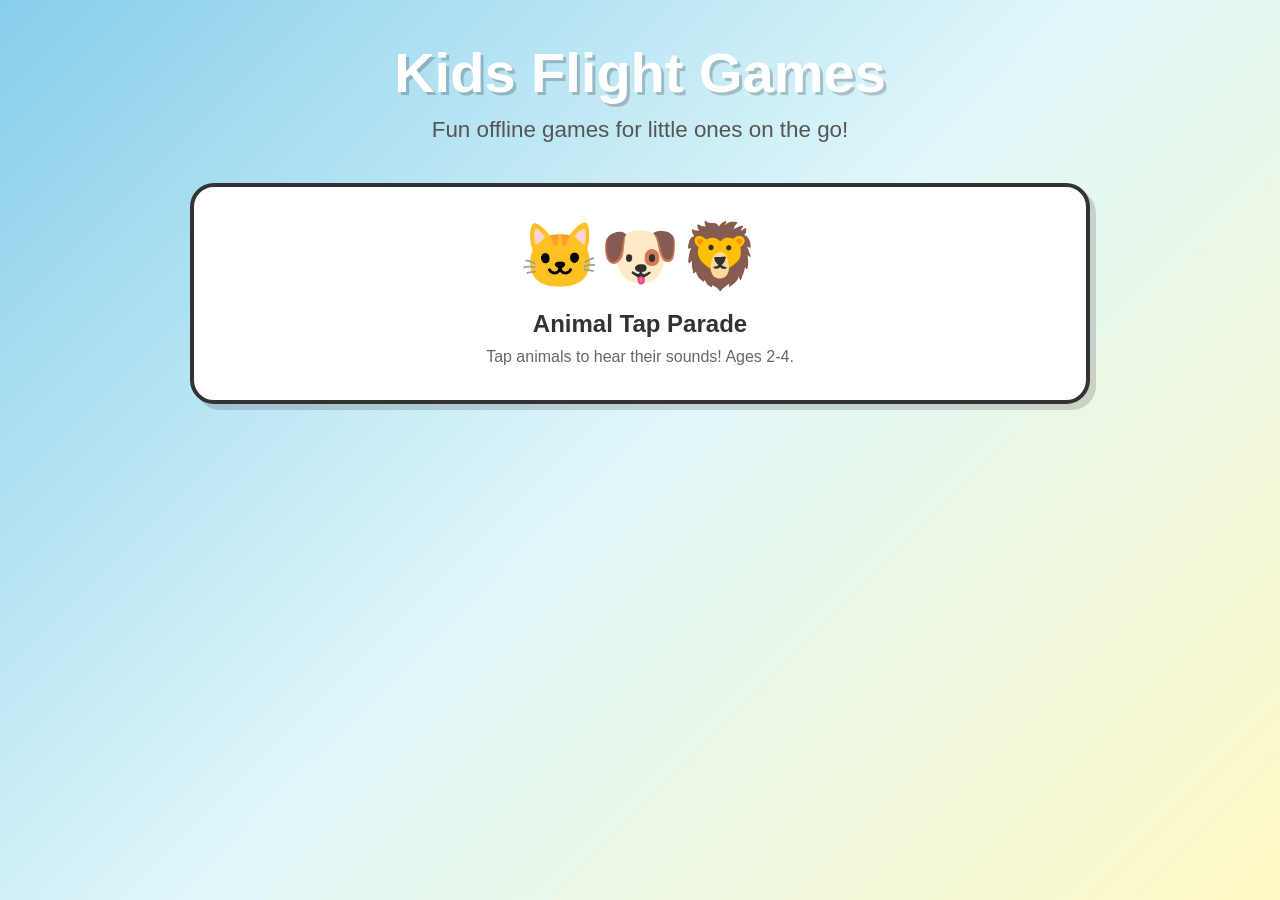
==== index.html @ 9d5a3973 "Add GitHub Pages deploy, landing page, and README" ====
<!DOCTYPE html>
<html lang="en">
<head>
  <meta charset="UTF-8">
  <meta name="viewport" content="width=device-width, initial-scale=1.0">
  <title>Kids Flight Games</title>
  <style>
    * { margin: 0; padding: 0; box-sizing: border-box; }
    body {
      font-family: 'Comic Sans MS', 'Chalkboard', cursive, sans-serif;
      background: linear-gradient(135deg, #87CEEB 0%, #E0F7FA 50%, #FFF9C4 100%);
      min-height: 100vh;
      display: flex;
      flex-direction: column;
      align-items: center;
      padding: 40px 20px;
    }
    h1 {
      font-size: clamp(2rem, 6vw, 3.5rem);
      color: #fff;
      text-shadow: 3px 3px 0px rgba(0,0,0,0.2);
      margin-bottom: 12px;
    }
    .subtitle {
      font-size: clamp(1rem, 3vw, 1.4rem);
      color: #555;
      margin-bottom: 40px;
    }
    .games-grid {
      display: grid;
      grid-template-columns: repeat(auto-fit, minmax(280px, 1fr));
      gap: 24px;
      max-width: 900px;
      width: 100%;
    }
    .game-card {
      background: #fff;
      border-radius: 24px;
      border: 4px solid #333;
      box-shadow: 6px 6px 0px rgba(0,0,0,0.15);
      padding: 32px;
      text-align: center;
      text-decoration: none;
      color: inherit;
      transition: transform 0.15s;
    }
    .game-card:hover { transform: translateY(-4px); }
    .game-card:active { transform: scale(0.97); }
    .game-emoji { font-size: 4rem; margin-bottom: 16px; }
    .game-title {
      font-size: 1.5rem;
      font-weight: bold;
      color: #333;
      margin-bottom: 8px;
    }
    .game-desc {
      font-size: 1rem;
      color: #666;
      line-height: 1.4;
    }
  </style>
</head>
<body>
  <h1>Kids Flight Games</h1>
  <p class="subtitle">Fun offline games for little ones on the go!</p>
  <div class="games-grid">
    <a class="game-card" href="animal-tap-parade/">
      <div class="game-emoji">🐱🐶🦁</div>
      <div class="game-title">Animal Tap Parade</div>
      <div class="game-desc">Tap animals to hear their sounds! Ages 2-4.</div>
    </a>
  </div>
</body>
</html>
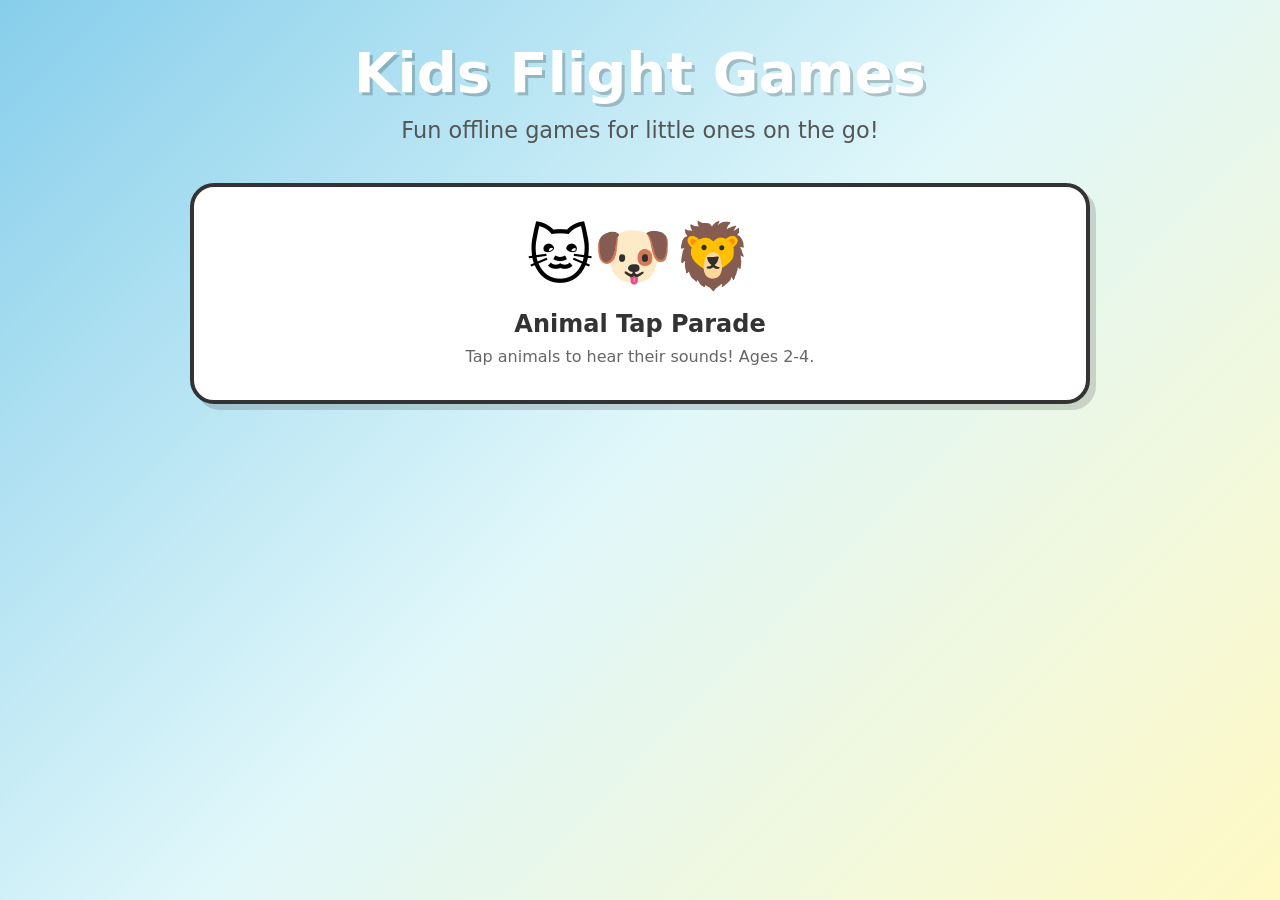
==== commit 3d807a7f: "Use rounded sans-serif font for readability on iPads" ====
--- a/index.html
+++ b/index.html
@@ -7,7 +7,7 @@
   <style>
     * { margin: 0; padding: 0; box-sizing: border-box; }
     body {
-      font-family: 'Comic Sans MS', 'Chalkboard', cursive, sans-serif;
+      font-family: 'Arial Rounded MT Bold', 'Nunito', system-ui, sans-serif;
       background: linear-gradient(135deg, #87CEEB 0%, #E0F7FA 50%, #FFF9C4 100%);
       min-height: 100vh;
       display: flex;
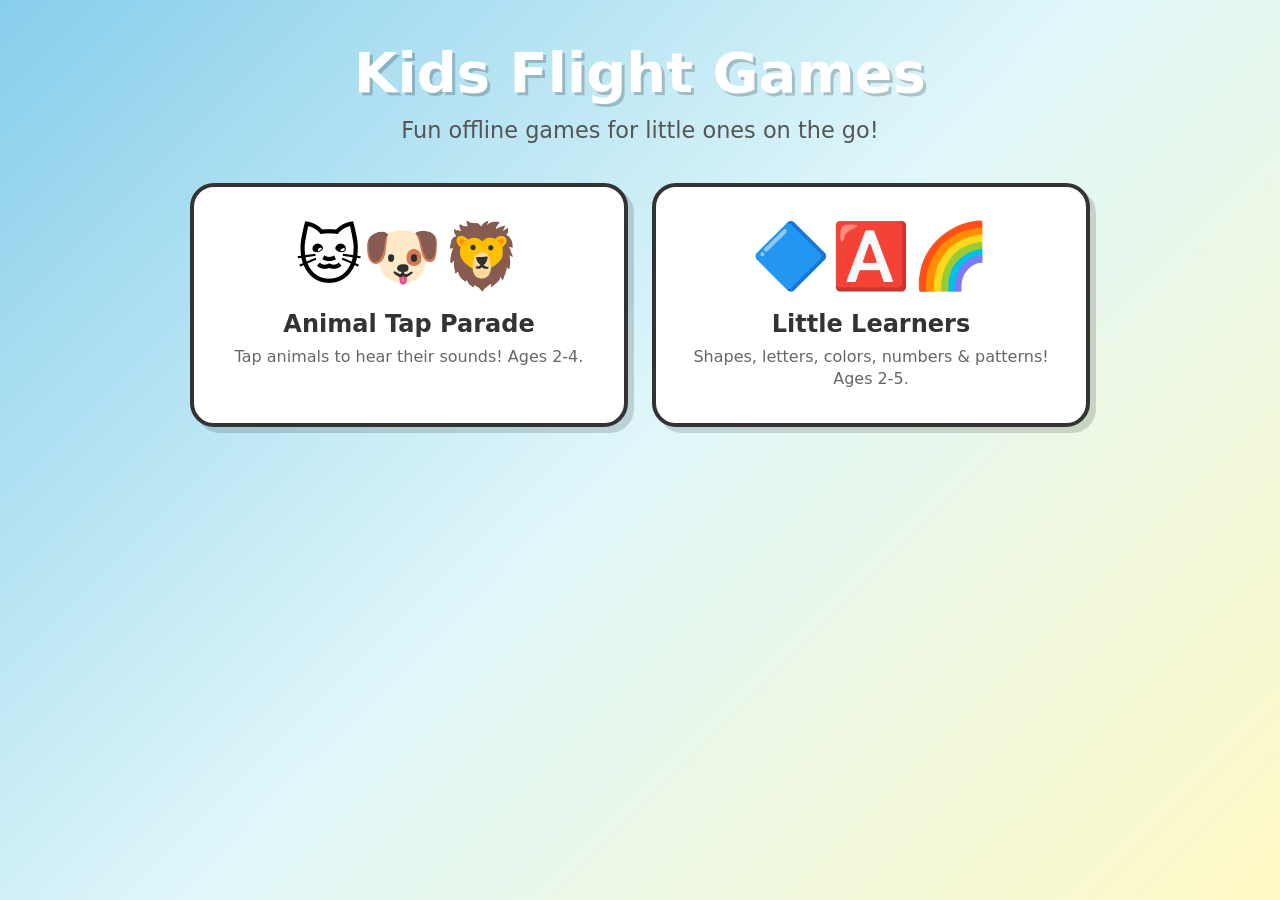
==== commit 29ea8583: "Add Little Learners game and improve voice selection" ====
--- a/index.html
+++ b/index.html
@@ -69,6 +69,11 @@
       <div class="game-title">Animal Tap Parade</div>
       <div class="game-desc">Tap animals to hear their sounds! Ages 2-4.</div>
     </a>
+    <a class="game-card" href="little-learners/">
+      <div class="game-emoji">🔷🅰️🌈</div>
+      <div class="game-title">Little Learners</div>
+      <div class="game-desc">Shapes, letters, colors, numbers & patterns! Ages 2-5.</div>
+    </a>
   </div>
 </body>
 </html>
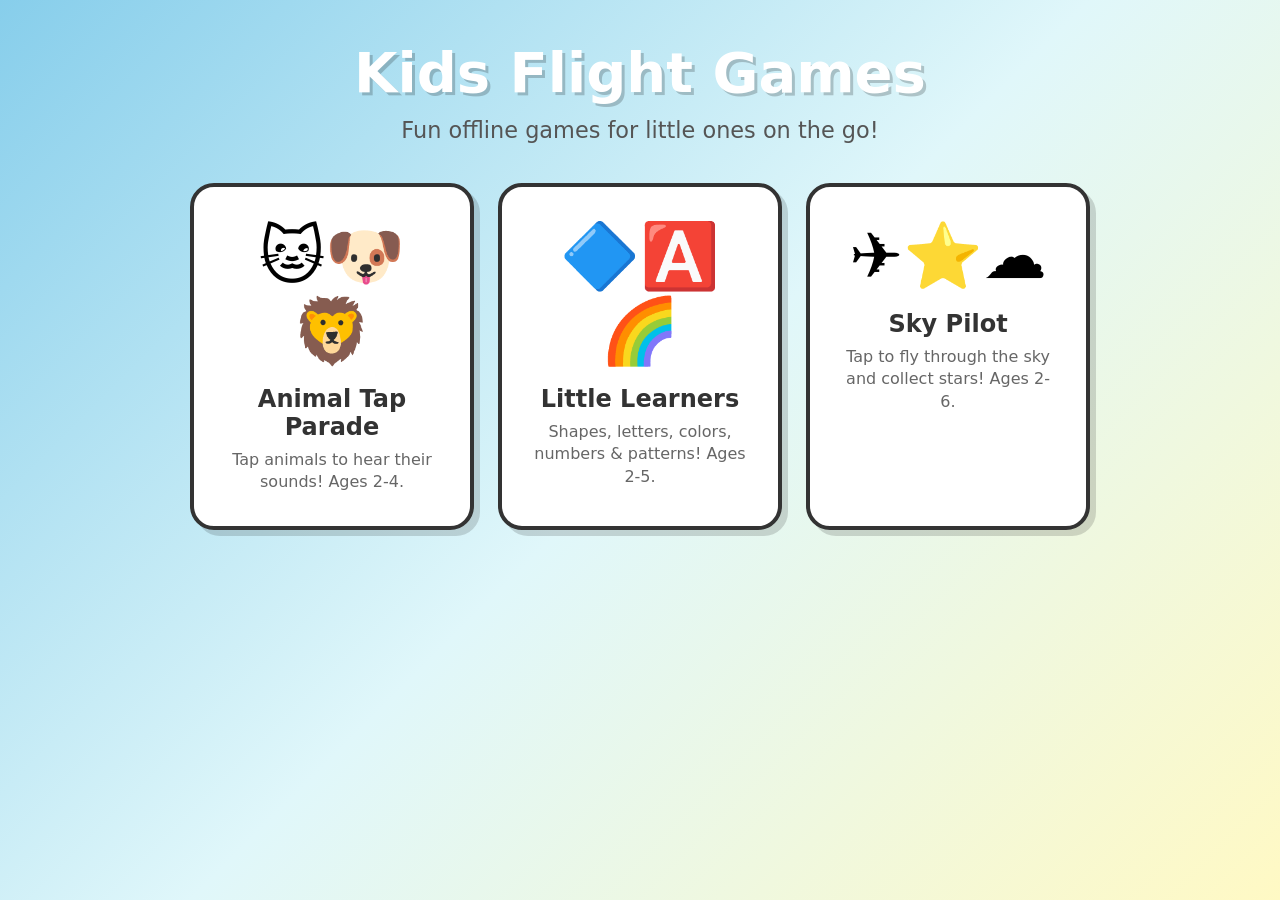
==== commit b3af0da3: "Add Sky Pilot tap-to-fly game" ====
--- a/index.html
+++ b/index.html
@@ -74,6 +74,11 @@
       <div class="game-title">Little Learners</div>
       <div class="game-desc">Shapes, letters, colors, numbers & patterns! Ages 2-5.</div>
     </a>
+    <a class="game-card" href="sky-pilot/">
+      <div class="game-emoji">✈️⭐☁️</div>
+      <div class="game-title">Sky Pilot</div>
+      <div class="game-desc">Tap to fly through the sky and collect stars! Ages 2-6.</div>
+    </a>
   </div>
 </body>
 </html>
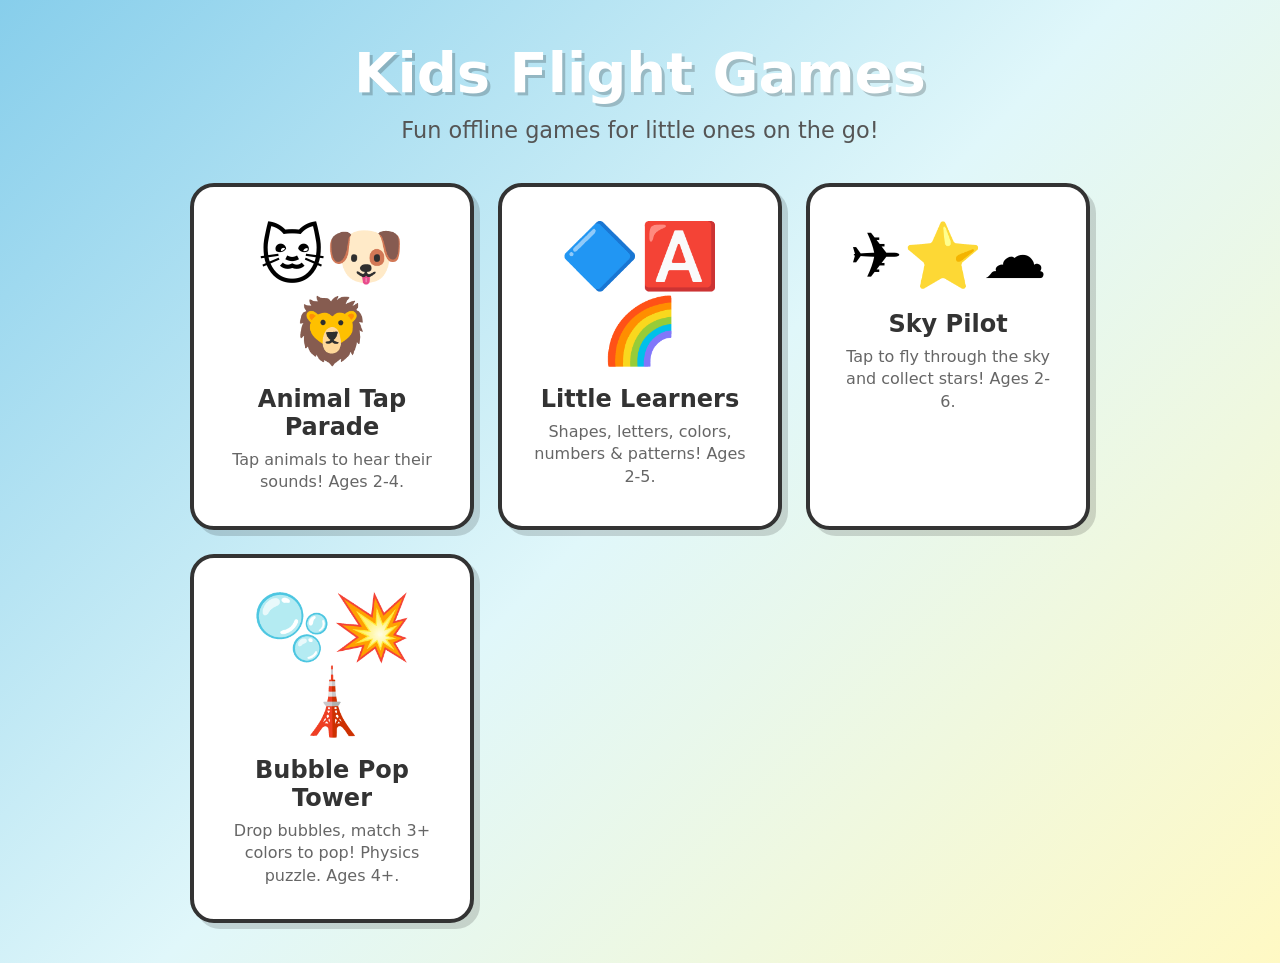
==== commit f817afd5: "Add Bubble Pop Tower physics puzzle game" ====
--- a/index.html
+++ b/index.html
@@ -79,6 +79,11 @@
       <div class="game-title">Sky Pilot</div>
       <div class="game-desc">Tap to fly through the sky and collect stars! Ages 2-6.</div>
     </a>
+    <a class="game-card" href="bubble-pop-tower/">
+      <div class="game-emoji">🫧💥🗼</div>
+      <div class="game-title">Bubble Pop Tower</div>
+      <div class="game-desc">Drop bubbles, match 3+ colors to pop! Physics puzzle. Ages 4+.</div>
+    </a>
   </div>
 </body>
 </html>
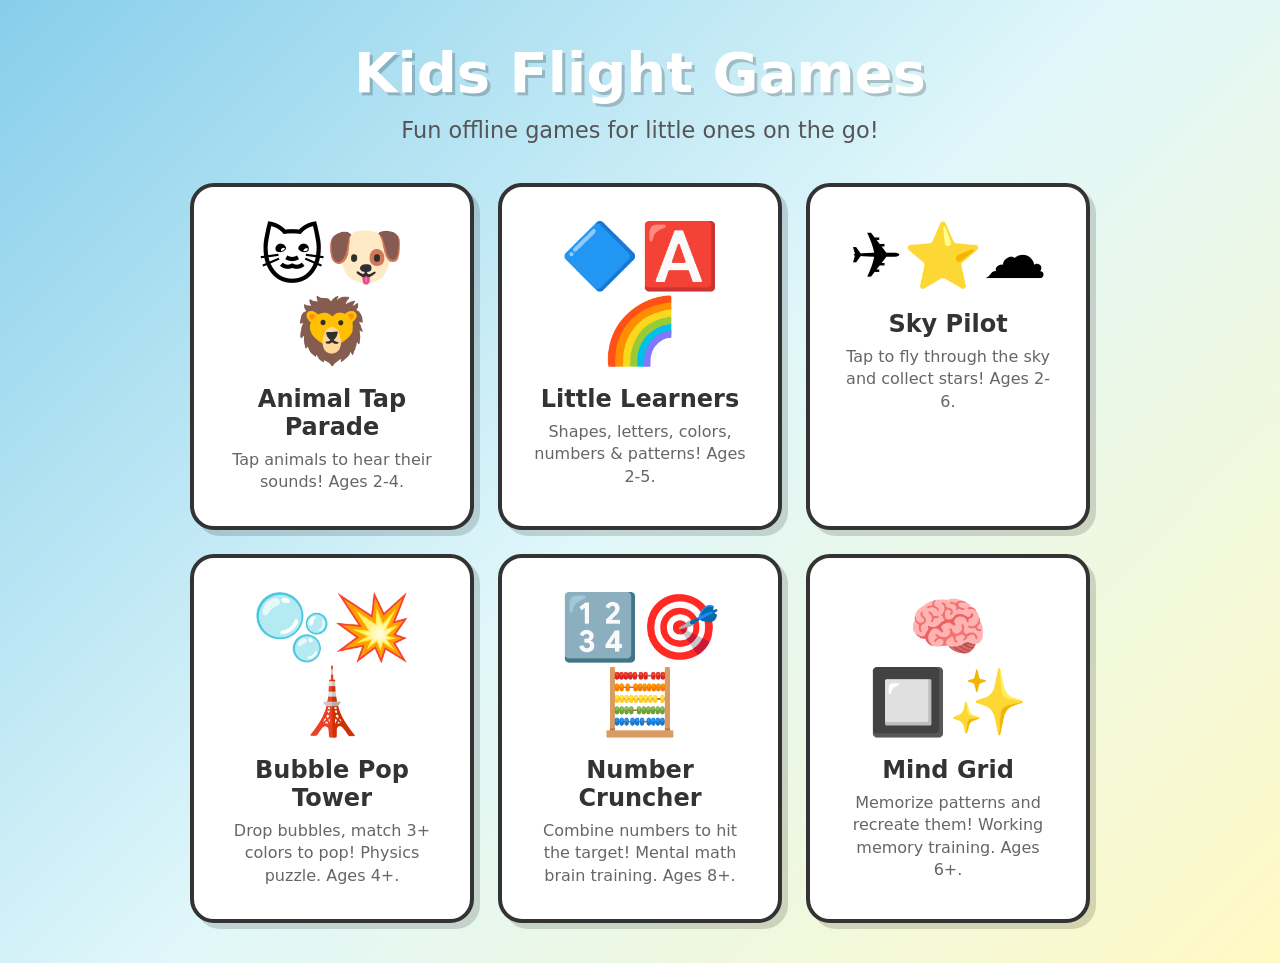
==== commit 691f0822: "Add Number Cruncher & Mind Grid brain games, fix Sky Pilot & Bubble Tower - Number Cruncher: mental " ====
--- a/index.html
+++ b/index.html
@@ -84,6 +84,16 @@
       <div class="game-title">Bubble Pop Tower</div>
       <div class="game-desc">Drop bubbles, match 3+ colors to pop! Physics puzzle. Ages 4+.</div>
     </a>
+    <a class="game-card" href="number-cruncher/">
+      <div class="game-emoji">🔢🎯🧮</div>
+      <div class="game-title">Number Cruncher</div>
+      <div class="game-desc">Combine numbers to hit the target! Mental math brain training. Ages 8+.</div>
+    </a>
+    <a class="game-card" href="mind-grid/">
+      <div class="game-emoji">🧠🔲✨</div>
+      <div class="game-title">Mind Grid</div>
+      <div class="game-desc">Memorize patterns and recreate them! Working memory training. Ages 6+.</div>
+    </a>
   </div>
 </body>
 </html>
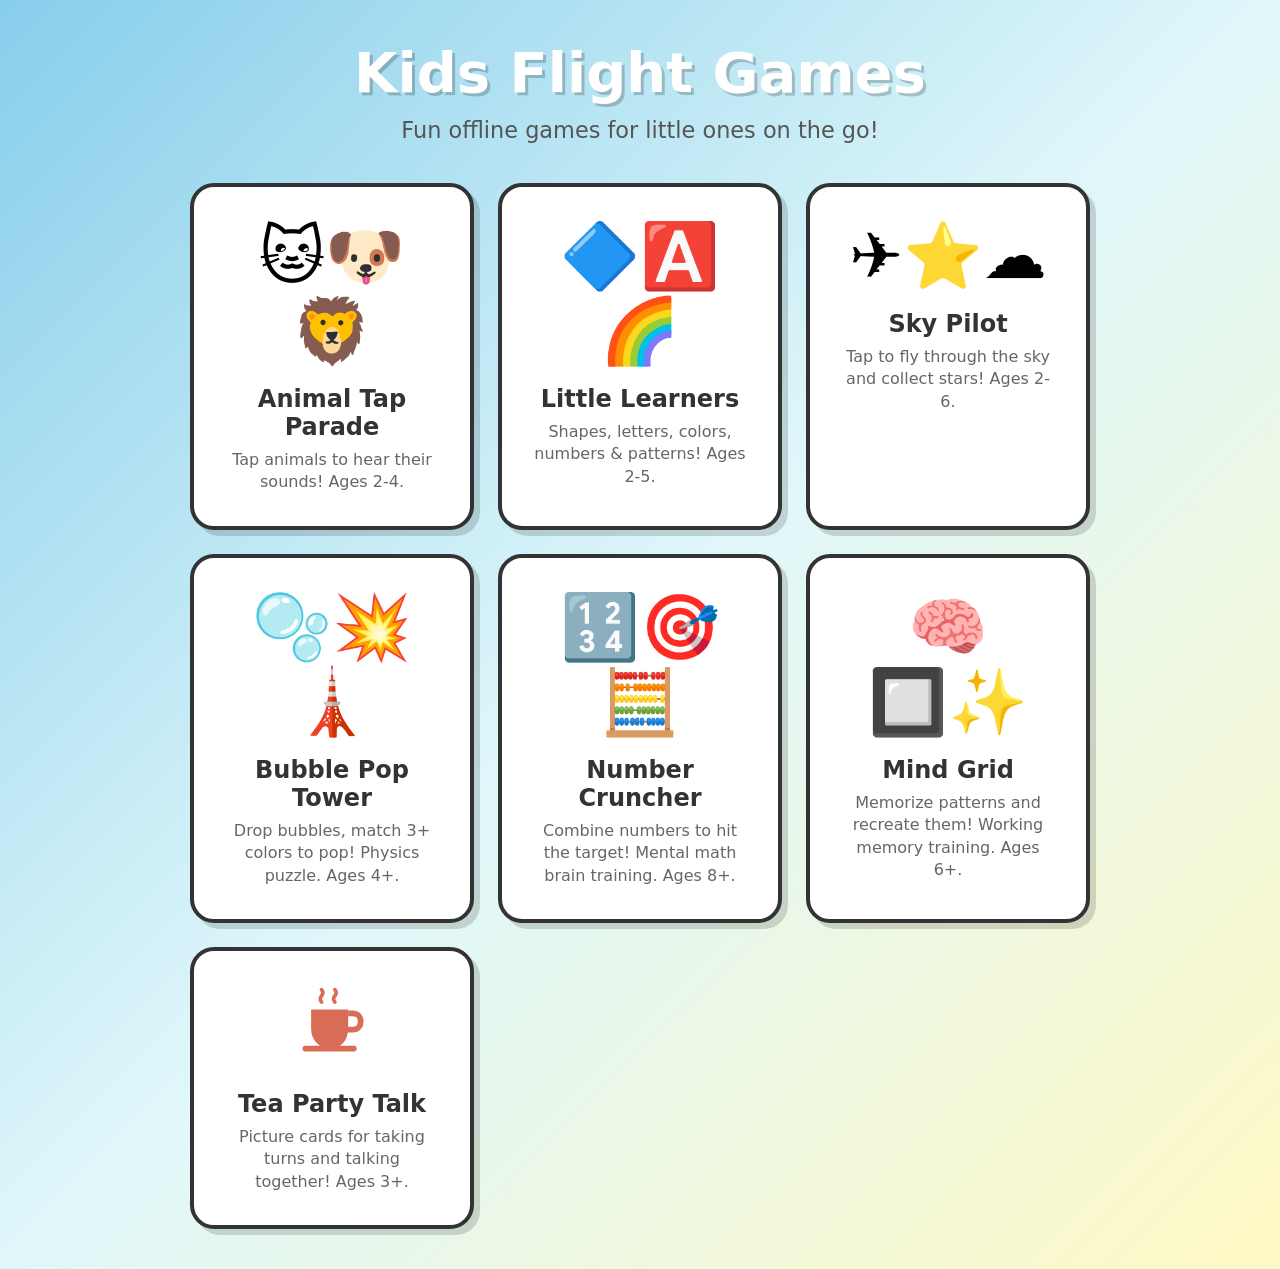
==== commit 29cb671c: "Add Tea Party Talk conversation card game" ====
--- a/index.html
+++ b/index.html
@@ -3,7 +3,10 @@
 <head>
   <meta charset="UTF-8">
   <meta name="viewport" content="width=device-width, initial-scale=1.0">
+  <meta name="theme-color" content="#87CEEB">
+  <meta name="apple-mobile-web-app-capable" content="yes">
   <title>Kids Flight Games</title>
+  <link rel="manifest" href="manifest.webmanifest">
   <style>
     * { margin: 0; padding: 0; box-sizing: border-box; }
     body {
@@ -94,6 +97,17 @@
       <div class="game-title">Mind Grid</div>
       <div class="game-desc">Memorize patterns and recreate them! Working memory training. Ages 6+.</div>
     </a>
+    <a class="game-card" href="tea-party-talk/">
+      <div class="game-emoji" aria-hidden="true"><svg style="width:76px;height:76px" viewBox="0 0 80 80"><path d="M18 28h39v20c0 13-8 21-19 21s-20-8-20-21V28Z" fill="#D96C57"/><path d="M57 32h5c11 0 11 17 0 17h-6" fill="none" stroke="#D96C57" stroke-width="6"/><path d="M12 69h51" stroke="#D96C57" stroke-width="6" stroke-linecap="round"/><path d="M29 20c-5-6 5-7 0-13M43 20c-5-6 5-7 0-13" fill="none" stroke="#D96C57" stroke-width="4" stroke-linecap="round"/></svg></div>
+      <div class="game-title">Tea Party Talk</div>
+      <div class="game-desc">Picture cards for taking turns and talking together! Ages 3+.</div>
+    </a>
   </div>
+  <script>
+    if ('serviceWorker' in navigator) {
+      navigator.serviceWorker.register('./service-worker.js')
+        .catch(e => console.log('SW failed', e));
+    }
+  </script>
 </body>
 </html>
